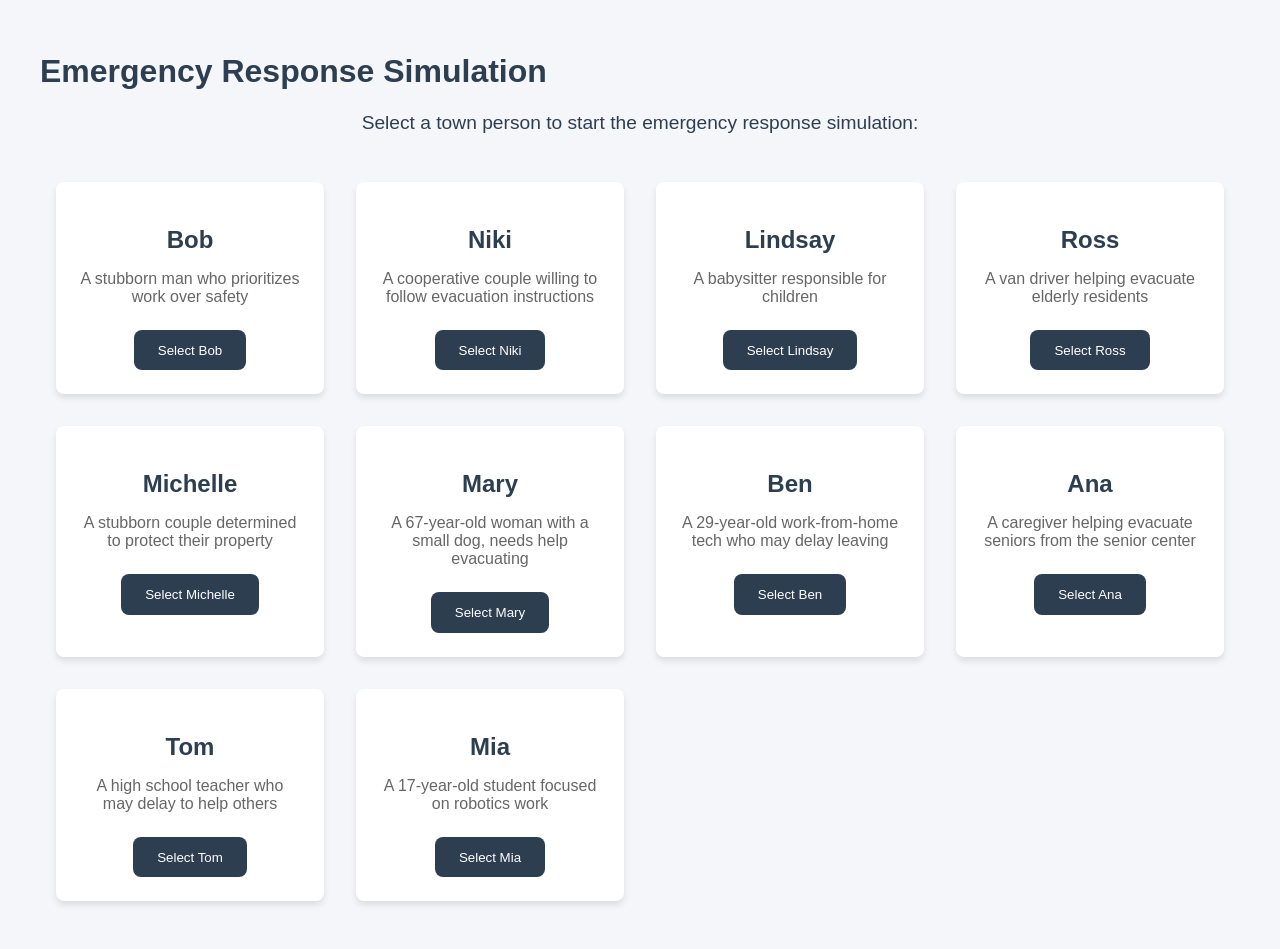
==== a2i2_chatbot/frontend/index.html @ 88ec343e "Add a2i2_chatbot files properly" ====
<!-- frontend/index.html -->
<!DOCTYPE html>
<html lang="en">
<head>
  <meta charset="UTF-8">
  <meta name="viewport" content="width=device-width, initial-scale=1.0">
  <title>Emergency Response Chatbot - Select Town Person</title>
  <link rel="stylesheet" href="styles/main.css">
</head>
<body>
  <div class="container">
    <h1>Emergency Response Simulation</h1>
    <p class="intro">Select a town person to start the emergency response simulation:</p>
    
    <div class="person-grid">
      <div class="person-card" onclick="selectPerson('Bob')">
        <h2>Bob</h2>
        <p class="persona">A stubborn man who prioritizes work over safety</p>
        <button>Select Bob</button>
      </div>
      
      <div class="person-card" onclick="selectPerson('Niki')">
        <h2>Niki</h2>
        <p class="persona">A cooperative couple willing to follow evacuation instructions</p>
        <button>Select Niki</button>
      </div>
      
      <div class="person-card" onclick="selectPerson('Lindsay')">
        <h2>Lindsay</h2>
        <p class="persona">A babysitter responsible for children</p>
        <button>Select Lindsay</button>
      </div>
      
      <div class="person-card" onclick="selectPerson('Ross')">
        <h2>Ross</h2>
        <p class="persona">A van driver helping evacuate elderly residents</p>
        <button>Select Ross</button>
      </div>

      <div class="person-card" onclick="selectPerson('Michelle')">
        <h2>Michelle</h2>
        <p class="persona">A stubborn couple determined to protect their property</p>
        <button>Select Michelle</button>
      </div>

      <div class="person-card" onclick="selectPerson('Mary')">
        <h2>Mary</h2>
        <p class="persona">A 67-year-old woman with a small dog, needs help evacuating</p>
        <button>Select Mary</button>
      </div>

      <div class="person-card" onclick="selectPerson('Ben')">
        <h2>Ben</h2>
        <p class="persona">A 29-year-old work-from-home tech who may delay leaving</p>
        <button>Select Ben</button>
      </div>

      <div class="person-card" onclick="selectPerson('Ana')">
        <h2>Ana</h2>
        <p class="persona">A caregiver helping evacuate seniors from the senior center</p>
        <button>Select Ana</button>
      </div>

      <div class="person-card" onclick="selectPerson('Tom')">
        <h2>Tom</h2>
        <p class="persona">A high school teacher who may delay to help others</p>
        <button>Select Tom</button>
      </div>

      <div class="person-card" onclick="selectPerson('Mia')">
        <h2>Mia</h2>
        <p class="persona">A 17-year-old student focused on robotics work</p>
        <button>Select Mia</button>
      </div>
    </div>
  </div>
  <script src="js/index.js"></script>
</body>
</html>
---- a2i2_chatbot/frontend/styles/main.css ----
/* Global Styles */
:root {
    --primary-color: #2c3e50;
    --secondary-color: #e74c3c;
    --background-color: #f5f6fa;
    --card-background: #ffffff;
    --text-color: #2c3e50;
    --border-radius: 8px;
    --success-color: #2ecc71;
    --danger-color: #e74c3c;
}

body {
    font-family: 'Segoe UI', Tahoma, Geneva, Verdana, sans-serif;
    margin: 0;
    padding: 0;
    background-color: var(--background-color);
    color: var(--text-color);
}

.container {
    max-width: 1200px;
    margin: 0 auto;
    padding: 2rem;
}

/* Landing Page Styles */
.intro {
    text-align: center;
    margin-bottom: 2rem;
    font-size: 1.2rem;
}

.person-grid {
    display: grid;
    grid-template-columns: repeat(auto-fit, minmax(250px, 1fr));
    gap: 2rem;
    padding: 1rem;
}

.person-card {
    background-color: var(--card-background);
    border-radius: var(--border-radius);
    padding: 1.5rem;
    text-align: center;
    box-shadow: 0 4px 6px rgba(0, 0, 0, 0.1);
    transition: transform 0.2s;
    cursor: pointer;
}

.person-card:hover {
    transform: translateY(-5px);
}

.person-card h2 {
    color: var(--primary-color);
    margin-bottom: 1rem;
}

.person-card .persona {
    color: #666;
    margin-bottom: 1.5rem;
}

.person-card button {
    background-color: var(--primary-color);
    color: white;
    border: none;
    padding: 0.8rem 1.5rem;
    border-radius: var(--border-radius);
    cursor: pointer;
    transition: background-color 0.2s;
}

.person-card button:hover {
    background-color: #34495e;
}

/* Chat Page Styles */
.chat-container {
    max-width: 800px;
    margin: 2rem auto;
    background-color: var(--card-background);
    border-radius: var(--border-radius);
    box-shadow: 0 4px 6px rgba(0, 0, 0, 0.1);
}

.chat-header {
    background-color: var(--primary-color);
    color: white;
    padding: 1rem;
    border-radius: var(--border-radius) var(--border-radius) 0 0;
    display: flex;
    justify-content: space-between;
    align-items: center;
}

.chat-window {
    height: 400px;
    overflow-y: auto;
    padding: 1rem 1rem 1rem 3rem;
    background-color: #f8f9fa;
    position: relative;
}

.message {
    margin: 0.5rem 0;
    padding: 0.5rem;
    border-radius: var(--border-radius);
    background-color: #f8f9fa;
    position: relative;
}

.message.clickable {
    cursor: pointer;
    transition: background-color 0.2s;
}

.message.clickable:hover {
    background-color: #e9ecef;
}

.message.active {
    background-color: #e3f2fd;
    border-left: 4px solid var(--primary-color);
}

.message .line-number {
    position: absolute;
    left: -2rem;
    color: #6c757d;
    font-size: 0.8rem;
}

.message.operator {
    background-color: var(--primary-color);
    color: white;
    margin-right: auto;
    margin-left: 40px;  /* Make space for line numbers */
}

.message.user {
    background-color: var(--secondary-color);
    color: white;
    margin-left: auto;
    margin-right: 40px;  /* Make space for line numbers */
}

.message.lindsay {
    background-color: #9b59b6;  /* Purple color for Lindsay */
    color: white;
    margin-left: auto;
    margin-right: 40px;  /* Make space for line numbers */
}

.message.ross {
    background-color: #3498db;  /* Blue color for Ross */
    color: white;
    margin-left: auto;
    margin-right: 40px;  /* Make space for line numbers */
}

.message.michelle {
    background-color: #f39c12;  /* Orange color for Michelle */
    color: white;
    margin-left: auto;
    margin-right: 40px;  /* Make space for line numbers */
}

.message.bob,
.message.niki {
    background-color: var(--secondary-color);
    color: white;
    margin-left: auto;
    margin-right: 40px;  /* Make space for line numbers */
}

.chat-input-section {
    display: flex;
    padding: 1rem;
    gap: 1rem;
    border-top: 1px solid #ddd;
    align-items: center;
}

.speaker-toggle-btn {
    background-color: var(--secondary-color);
    color: white;
    border: none;
    padding: 0.8rem 1.5rem;
    border-radius: var(--border-radius);
    cursor: pointer;
    transition: background-color 0.2s;
    white-space: nowrap;
}

.speaker-toggle-btn:hover {
    background-color: #c0392b;
}

.chat-input-section input {
    flex: 1;
    padding: 0.8rem;
    border: 1px solid #ddd;
    border-radius: var(--border-radius);
    font-size: 1rem;
}

.chat-input-section button {
    background-color: var(--primary-color);
    color: white;
    border: none;
    padding: 0.8rem 1.5rem;
    border-radius: var(--border-radius);
    cursor: pointer;
    transition: background-color 0.2s;
}

.chat-input-section button:hover {
    background-color: #34495e;
}

.mode-buttons {
    display: flex;
    gap: 1rem;
    padding: 1rem;
    justify-content: center;
    background-color: #f8f9fa;
}

.mode-buttons button {
    background-color: var(--primary-color);
    color: white;
    border: none;
    padding: 0.8rem 1.5rem;
    border-radius: var(--border-radius);
    cursor: pointer;
    transition: background-color 0.2s;
}

.mode-buttons button:hover {
    background-color: #34495e;
}

.mode-buttons button.active {
    background-color: var(--secondary-color);
}

/* Restart button specific styling */
.restart-btn {
    background-color: #ff9800 !important;
    font-weight: 600;
    margin-left: auto;
}

.restart-btn:hover {
    background-color: #f57c00 !important;
}

.restart-btn:active {
    transform: scale(0.95);
}

.retrieved-info {
    padding: 1rem;
    border-top: 1px solid #ddd;
    background-color: #f8f9fa;
    display: none;  /* Hide by default */
    margin-top: 1rem;
    border-radius: var(--border-radius);
}

.retrieved-info.visible {
    display: block;
}

.retrieved-info h3 {
    color: var(--primary-color);
    margin-bottom: 0.5rem;
    font-size: 1rem;
}

.retrieved-content {
    font-size: 0.9rem;
    color: #666;
    white-space: pre-wrap;
    max-height: 300px; /* Increased to accommodate full prompts */
    overflow-y: auto;
    padding: 0.5rem;
    background-color: #fff;
    border-radius: var(--border-radius);
    border: 1px solid #ddd;
}

/* Styles for prompt display */
.prompt-container {
    margin-top: 1rem;
    padding-top: 1rem;
    border-top: 1px dashed #ddd;
}

.full-prompt {
    margin-top: 0.5rem;
}

.full-prompt pre {
    background-color: #f0f0f0;
    padding: 0.8rem;
    border-radius: var(--border-radius);
    font-family: monospace;
    font-size: 0.8rem;
    white-space: pre-wrap;
    word-break: break-word;
    overflow-x: auto;
    max-height: 300px;
    overflow-y: auto;
    border-left: 3px solid var(--primary-color);
}

/* Add styles for interaction mode container */
.interaction-mode-container {
    margin-top: 15px;
    padding: 10px;
    background-color: #f5f5f5;
    border-radius: 5px;
    display: flex;
    flex-direction: column;
    align-items: center;
}

.interaction-mode-container p {
    margin: 0 0 10px 0;
    font-weight: bold;
}

.toggle-buttons {
    display: flex;
    gap: 10px;
}

.toggle-buttons button {
    padding: 8px 15px;
    border: none;
    border-radius: 3px;
    background-color: #e0e0e0;
    cursor: pointer;
    transition: all 0.3s;
}

.toggle-buttons button.active {
    background-color: #4caf50;
    color: white;
}

.toggle-buttons button:hover:not(.active) {
    background-color: #d0d0d0;
}

/* Style for Julie's messages */
.message.julie {
    background-color: #e1f5fe;
    border-left: 5px solid #29b6f6;
}

/* Julie Options Container */
.julie-options-container {
    margin-top: 5px;
    margin-bottom: 15px;
    padding: 8px;
    background-color: #e8f5e9;
    border-radius: 5px;
    display: flex;
    flex-direction: column;
    align-items: center;
    border-left: 3px solid #4caf50;
}

.julie-options-container p {
    margin: 0 0 8px 0;
    font-weight: bold;
    color: #2e7d32;
}

/* Style for loading message */
.message.system {
    background-color: #f9f9f9;
    border-left: 5px solid #9e9e9e;
    font-style: italic;
}

.message.conversation-end {
    background-color: #f8f9fa;
    color: var(--text-color);
    border-left: 4px solid var(--success-color);
    margin-top: 1rem;
    padding: 0.75rem 1rem;
    font-weight: 500;
    text-align: center;
    border-radius: 8px;
    box-shadow: 0 1px 3px rgba(0, 0, 0, 0.1);
}

.message.conversation-end[data-result="success"] {
    border-left-color: var(--success-color);
}

.message.conversation-end[data-result="failure"] {
    border-left-color: var(--danger-color);
}

.decision-status {
    background-color: #f8f9fa;
    padding: 15px;
    border-bottom: 1px solid #ddd;
    font-weight: bold;
    display: flex;
    flex-direction: column;
    align-items: center;
}

.decision-status h3 {
    color: var(--primary-color);
    margin: 0 0 10px 0;
    font-size: 1.1rem;
}

.decision-hint {
    margin: 8px 0 0 0;
    font-size: 0.8rem;
    color: #6c757d;
    font-style: italic;
    font-weight: normal;
}

/* Decision status indicator styles */
#decision-indicator {
    display: inline-block;
    padding: 8px 12px;
    border-radius: 4px;
    font-weight: bold;
    text-align: center;
    margin-top: 10px;
    transition: background-color 0.3s ease;
    width: 100%;
}

#decision-indicator.positive {
    background-color: var(--success-color);
    color: white;
}

#decision-indicator.negative {
    background-color: var(--danger-color);
    color: white;
}

#decision-indicator.neutral {
    background-color: #f8f9fa;
    color: #6c757d;
    border: 1px solid #dee2e6;
}

#decision-indicator.trending-positive {
    background-color: #a8e6cf; /* Light green */
    color: #2d3e50;
    border: 1px solid #2ecc71;
}

#decision-indicator.trending-negative {
    background-color: #ffaaa5; /* Light red */
    color: #2d3e50;
    border: 1px solid #e74c3c;
}

#decision-indicator.undecided {
    background-color: #ffd3b6; /* Light orange */
    color: #2d3e50;
    border: 1px solid #f39c12;
}

#decision-indicator.initial {
    background-color: #e0f7fa; /* Light blue */
    color: #01579b;
    border: 1px solid #0288d1;
}

#decision-indicator.concerned {
    background-color: #fff9c4; /* Light yellow */
    color: #f57f17;
    border: 1px solid #fbc02d;
}

/* Decision message in chat */
.message.system.decision-message {
    background-color: #f1f8e9;
    border-left: 4px solid #558b2f;
    font-style: italic;
    margin: 10px 0;
    padding: 10px;
    position: relative;
}

.message.system.decision-message strong {
    color: #0d47a1;
}
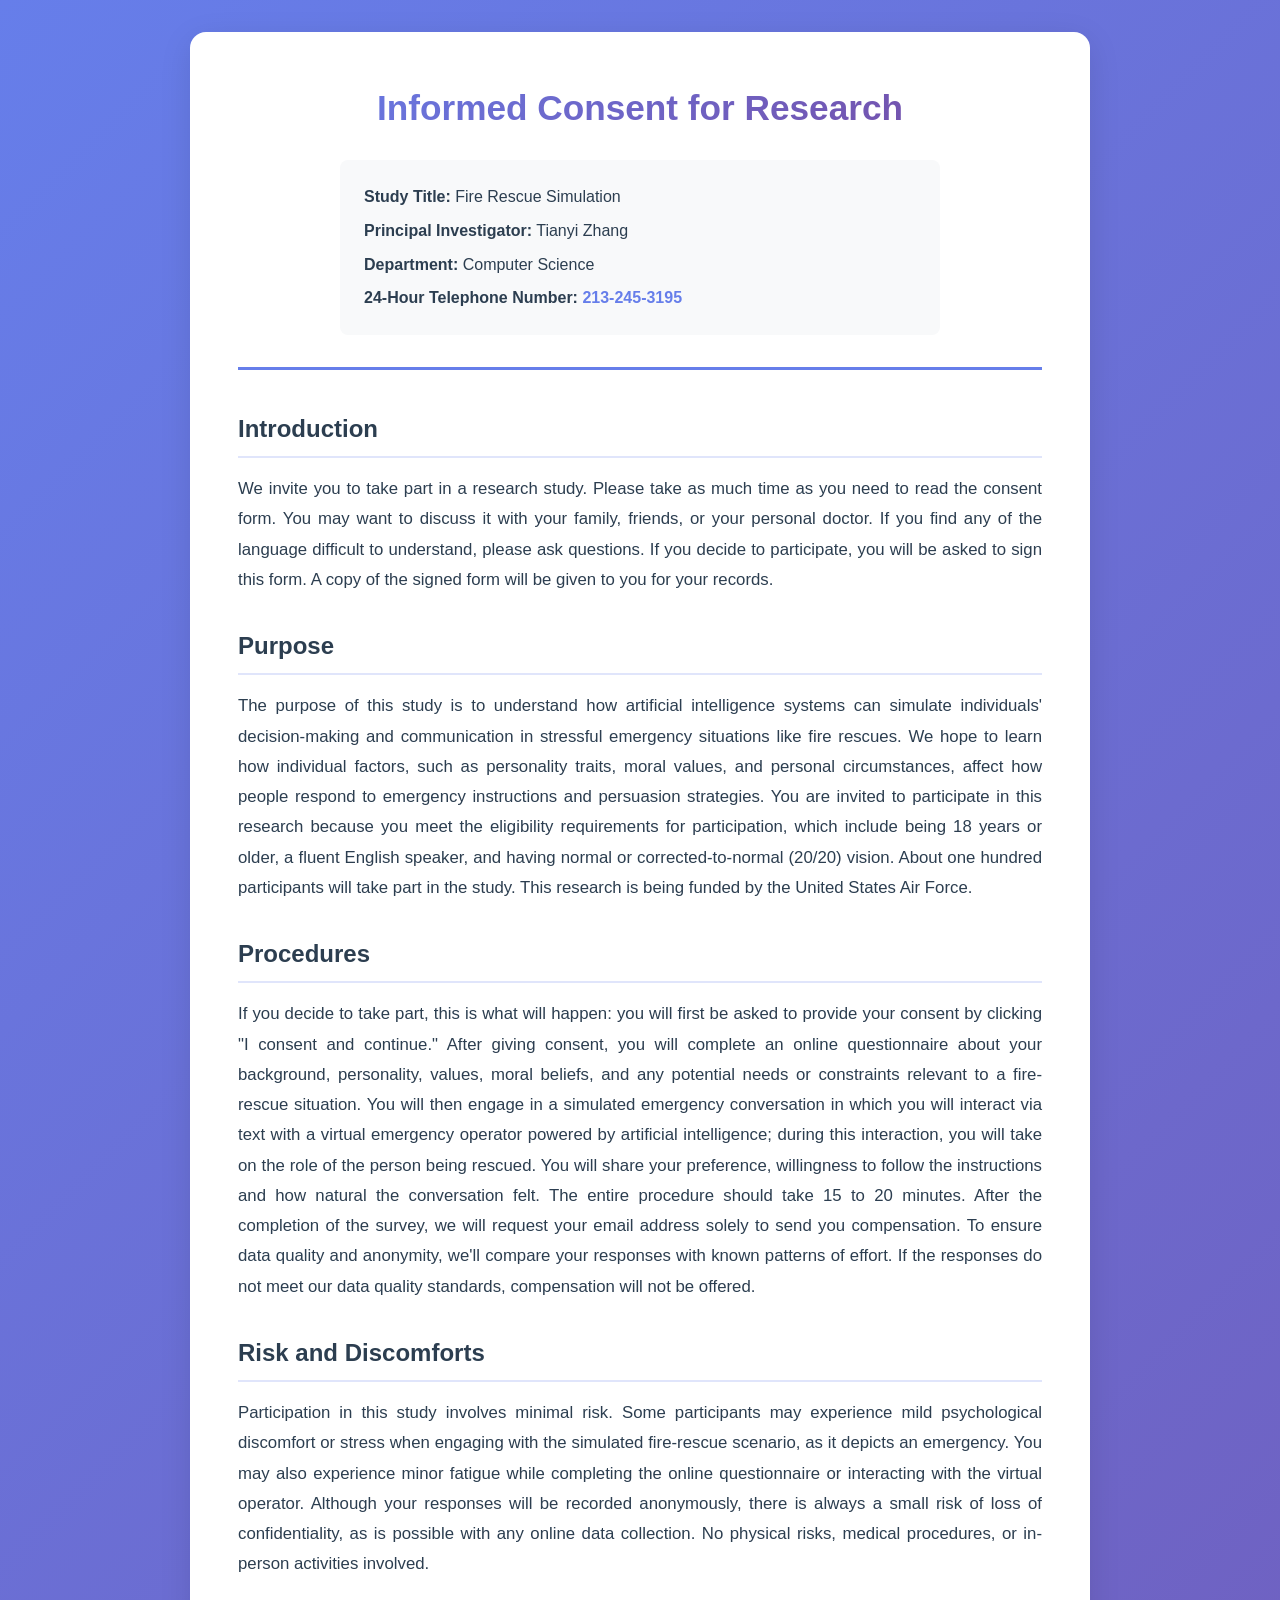
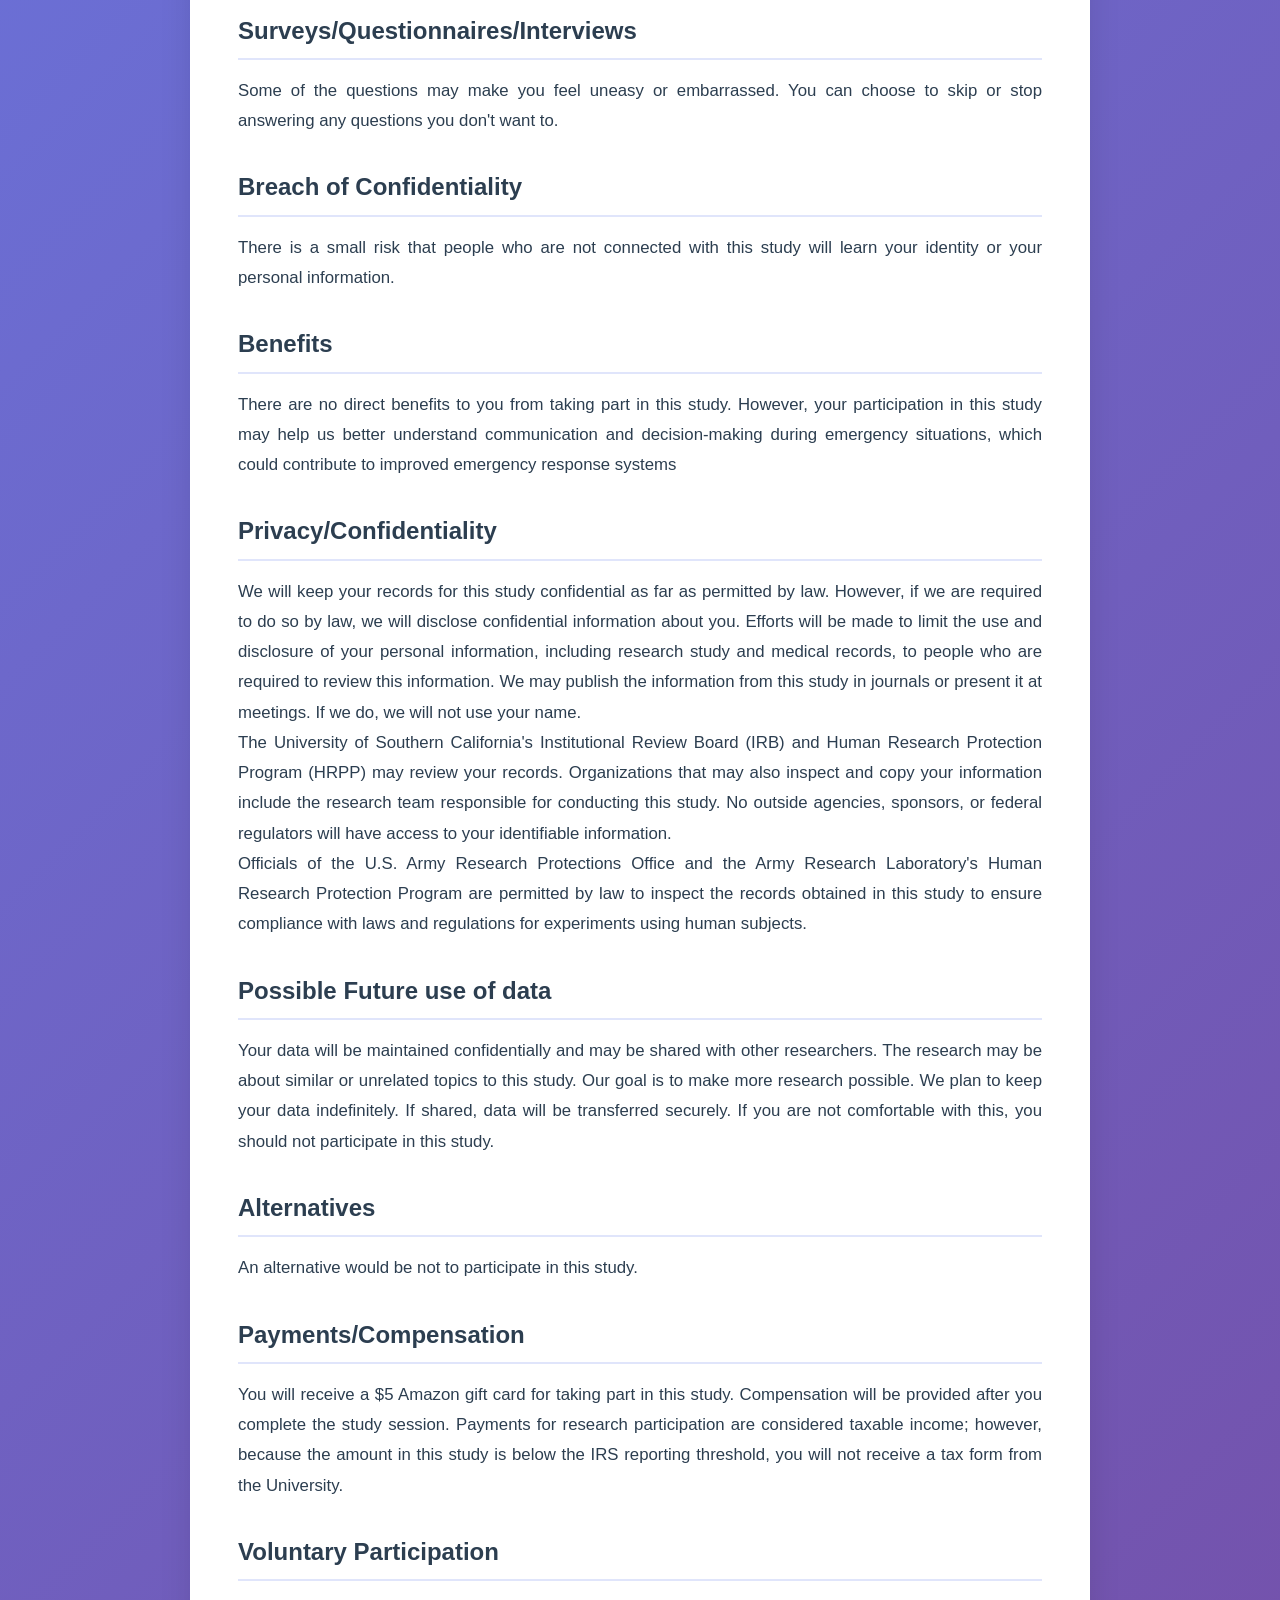
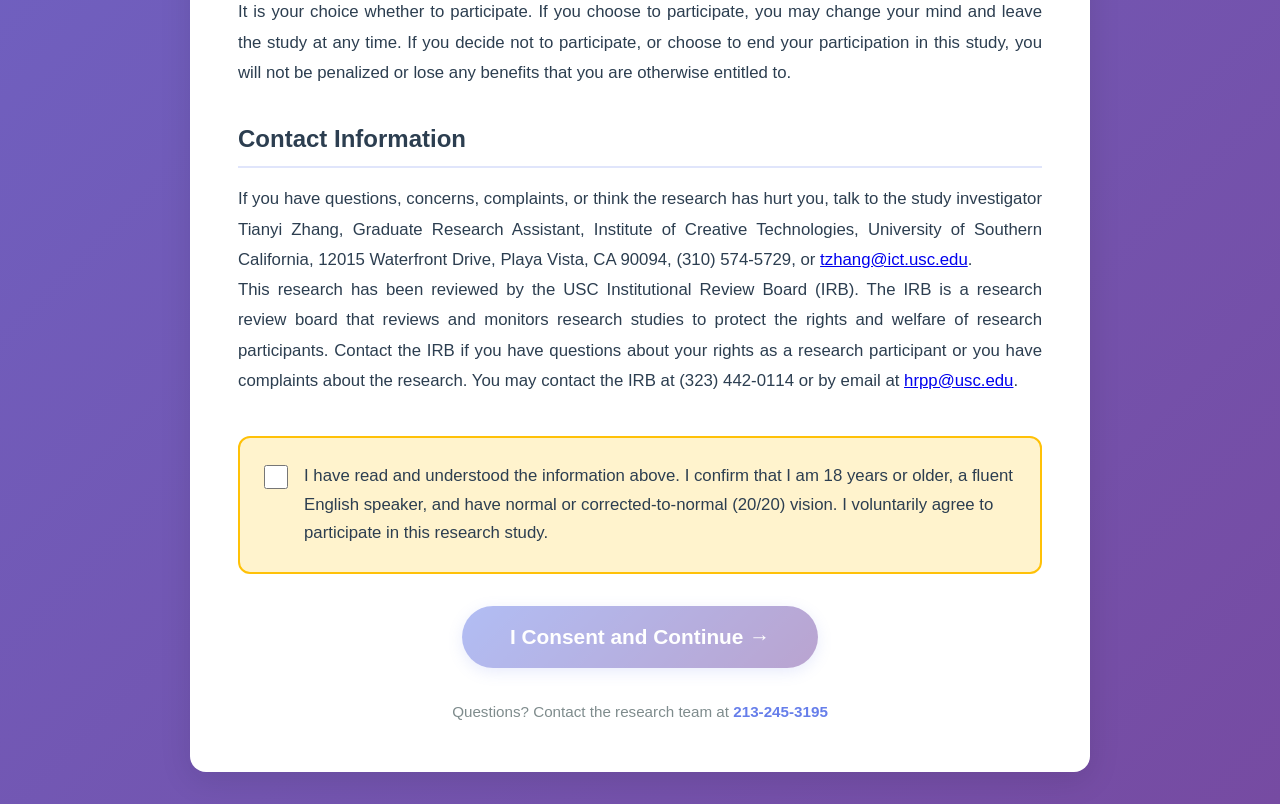
==== commit 2d2de4e0: "Set landing page as default index" ====
--- a/a2i2_chatbot/frontend/index.html
+++ b/a2i2_chatbot/frontend/index.html
@@ -1,79 +1,246 @@
-<!-- frontend/index.html -->
 <!DOCTYPE html>
 <html lang="en">
 <head>
   <meta charset="UTF-8">
   <meta name="viewport" content="width=device-width, initial-scale=1.0">
-  <title>Emergency Response Chatbot - Select Town Person</title>
-  <link rel="stylesheet" href="styles/main.css">
+  <title>Emergency Response Study - Welcome</title>
+  <link rel="stylesheet" href="styles/landing.css">
 </head>
 <body>
-  <div class="container">
-    <h1>Emergency Response Simulation</h1>
-    <p class="intro">Select a town person to start the emergency response simulation:</p>
-    
-    <div class="person-grid">
-      <div class="person-card" onclick="selectPerson('Bob')">
-        <h2>Bob</h2>
-        <p class="persona">A stubborn man who prioritizes work over safety</p>
-        <button>Select Bob</button>
-      </div>
-      
-      <div class="person-card" onclick="selectPerson('Niki')">
-        <h2>Niki</h2>
-        <p class="persona">A cooperative couple willing to follow evacuation instructions</p>
-        <button>Select Niki</button>
-      </div>
-      
-      <div class="person-card" onclick="selectPerson('Lindsay')">
-        <h2>Lindsay</h2>
-        <p class="persona">A babysitter responsible for children</p>
-        <button>Select Lindsay</button>
-      </div>
-      
-      <div class="person-card" onclick="selectPerson('Ross')">
-        <h2>Ross</h2>
-        <p class="persona">A van driver helping evacuate elderly residents</p>
-        <button>Select Ross</button>
-      </div>
-
-      <div class="person-card" onclick="selectPerson('Michelle')">
-        <h2>Michelle</h2>
-        <p class="persona">A stubborn couple determined to protect their property</p>
-        <button>Select Michelle</button>
-      </div>
-
-      <div class="person-card" onclick="selectPerson('Mary')">
-        <h2>Mary</h2>
-        <p class="persona">A 67-year-old woman with a small dog, needs help evacuating</p>
-        <button>Select Mary</button>
-      </div>
-
-      <div class="person-card" onclick="selectPerson('Ben')">
-        <h2>Ben</h2>
-        <p class="persona">A 29-year-old work-from-home tech who may delay leaving</p>
-        <button>Select Ben</button>
-      </div>
-
-      <div class="person-card" onclick="selectPerson('Ana')">
-        <h2>Ana</h2>
-        <p class="persona">A caregiver helping evacuate seniors from the senior center</p>
-        <button>Select Ana</button>
-      </div>
-
-      <div class="person-card" onclick="selectPerson('Tom')">
-        <h2>Tom</h2>
-        <p class="persona">A high school teacher who may delay to help others</p>
-        <button>Select Tom</button>
-      </div>
-
-      <div class="person-card" onclick="selectPerson('Mia')">
-        <h2>Mia</h2>
-        <p class="persona">A 17-year-old student focused on robotics work</p>
-        <button>Select Mia</button>
+  <div class="landing-container">
+    <div class="consent-document">
+      <div class="document-header">
+        <h1>Informed Consent for Research</h1>
+        <div class="study-details">
+          <p><strong>Study Title:</strong> Fire Rescue Simulation</p>
+          <p><strong>Principal Investigator:</strong> Tianyi Zhang</p>
+          <p><strong>Department:</strong> Computer Science</p>
+          <p><strong>24-Hour Telephone Number:</strong> <a href="tel:213-245-3195">213-245-3195</a></p>
+        </div>
+      </div>
+
+      <div class="consent-content">
+        <section class="consent-section-text">
+          <h2>Introduction</h2>
+          <p>
+            We invite you to take part in a research study. Please take as much time as you need to 
+            read the consent form. You may want to discuss it with your family, friends, or your 
+            personal doctor. If you find any of the language difficult to understand, please ask 
+            questions. If you decide to participate, you will be asked to sign this form. A copy of the 
+            signed form will be given to you for your records.
+          </p>
+        </section>
+
+        <section class="consent-section-text">
+          <h2>Purpose</h2>
+          <p>
+            The purpose of this study is to understand how artificial intelligence systems can 
+            simulate individuals' decision-making and communication in stressful emergency 
+            situations like fire rescues. We hope to learn how individual factors, such as personality 
+            traits, moral values, and personal circumstances, affect how people respond to emergency 
+            instructions and persuasion strategies. You are invited to participate in this research because 
+            you meet the eligibility requirements for participation, which include being 18 years or 
+            older, a fluent English speaker, and having normal or corrected-to-normal (20/20) vision. 
+            About one hundred participants will take part in the study. This research is being funded 
+            by the United States Air Force.
+          </p>
+        </section>
+
+        <section class="consent-section-text">
+          <h2>Procedures</h2>
+          <p>
+            If you decide to take part, this is what will happen: you will first be asked to provide your 
+            consent by clicking "I consent and continue." After giving consent, you will complete an 
+            online questionnaire about your background, personality, values, moral beliefs, and 
+            any potential needs or constraints relevant to a fire-rescue situation. You will then 
+            engage in a simulated emergency conversation in which you will interact via text with 
+            a virtual emergency operator powered by artificial intelligence; during this interaction, 
+            you will take on the role of the person being rescued. You will share your preference, 
+            willingness to follow the instructions and how natural the conversation felt. The entire 
+            procedure should take 15 to 20 minutes. After the completion of the survey, we will request your email address solely to send you compensation. To 
+            ensure data quality and anonymity, we'll compare your responses with known patterns of 
+            effort. If the responses do not meet our data quality standards, compensation will not be offered.
+          </p>
+        </section>
+
+        <section class="consent-section-text">
+          <h2>Risk and Discomforts</h2>
+          <p>
+            Participation in this study involves minimal risk. Some participants may experience mild 
+            psychological discomfort or stress when engaging with the simulated fire-rescue 
+            scenario, as it depicts an emergency. You may also experience minor fatigue while 
+            completing the online questionnaire or interacting with the virtual operator. Although 
+            your responses will be recorded anonymously, there is always a small risk of loss of 
+            confidentiality, as is possible with any online data collection. No physical risks, medical 
+            procedures, or in-person activities involved.
+          </p>
+        </section>
+
+        <section class="consent-section-text">
+          <h2>Surveys/Questionnaires/Interviews</h2>
+          <p>
+            Some of the questions may make you feel uneasy or embarrassed. You can choose to 
+            skip or stop answering any questions you don't want to.
+          </p>
+        </section>
+
+        <section class="consent-section-text">
+          <h2>Breach of Confidentiality</h2>
+          <p>
+            There is a small risk that people who are not connected with this study will learn your 
+            identity or your personal information.
+          </p>
+        </section>
+
+        <section class="consent-section-text">
+          <h2>Benefits</h2>
+          <p>
+            There are no direct benefits to you from taking part in this study. However, your 
+            participation in this study may help us better understand communication and decision-making during emergency situations, which could contribute to improved emergency 
+            response systems
+          </p>
+        </section>
+
+        <section class="consent-section-text">
+          <h2>Privacy/Confidentiality</h2>
+          <p>
+            We will keep your records for this study confidential as far as permitted by law. 
+            However, if we are required to do so by law, we will disclose confidential information 
+            about you. Efforts will be made to limit the use and disclosure of your personal 
+            information, including research study and medical records, to people who are required 
+            to review this information. We may publish the information from this study in journals or 
+            present it at meetings. If we do, we will not use your name.
+          </p>
+          <p>
+            The University of Southern California's Institutional Review Board (IRB) and Human 
+            Research Protection Program (HRPP) may review your records. Organizations that may 
+            also inspect and copy your information include the research team responsible for 
+            conducting this study. No outside agencies, sponsors, or federal regulators will have 
+            access to your identifiable information.
+          </p>
+          <p>
+            Officials of the U.S. Army Research Protections Office and the Army Research 
+            Laboratory's Human Research Protection Program are permitted by law to inspect the 
+            records obtained in this study to ensure compliance with laws and regulations for 
+            experiments using human subjects.
+          </p>
+        </section>
+
+        <section class="consent-section-text">
+          <h2>Possible Future use of data</h2>
+          <p>
+            Your data will be maintained confidentially and may be shared with other researchers. 
+            The research may be about similar or unrelated topics to this study. Our goal is to make 
+            more research possible. We plan to keep your data indefinitely. If shared, data will be 
+            transferred securely. If you are not comfortable with this, you should not participate in 
+            this study.
+          </p>
+        </section>
+
+        <section class="consent-section-text">
+          <h2>Alternatives</h2>
+          <p>
+            An alternative would be not to participate in this study.
+          </p>
+        </section>
+
+        <section class="consent-section-text">
+          <h2>Payments/Compensation</h2>
+          <p>
+            You will receive a $5 Amazon gift card for taking part in this study. Compensation will be 
+            provided after you complete the study session. Payments for research participation are 
+            considered taxable income; however, because the amount in this study is below the IRS 
+            reporting threshold, you will not receive a tax form from the University.
+          </p>
+        </section>
+
+        <section class="consent-section-text">
+          <h2>Voluntary Participation</h2>
+          <p>
+            It is your choice whether to participate. If you choose to participate, you may change 
+            your mind and leave the study at any time. If you decide not to participate, or choose to 
+            end your participation in this study, you will not be penalized or lose any benefits that 
+            you are otherwise entitled to.
+          </p>
+        </section>
+
+        <section class="consent-section-text">
+          <h2>Contact Information</h2>
+          <p>
+            If you have questions, concerns, complaints, or think the research has hurt you, talk to 
+            the study investigator Tianyi Zhang, Graduate Research Assistant, Institute of Creative 
+            Technologies, University of Southern California, 12015 Waterfront Drive, Playa Vista, 
+            CA 90094, (310) 574-5729, or <a href="mailto:tzhang@ict.usc.edu">tzhang@ict.usc.edu</a>.
+          </p>
+          <p>
+            This research has been reviewed by the USC Institutional Review Board (IRB). The 
+            IRB is a research review board that reviews and monitors research studies to protect 
+            the rights and welfare of research participants. Contact the IRB if you have questions 
+            about your rights as a research participant or you have complaints about the 
+            research. You may contact the IRB at (323) 442-0114 or by email at <a href="mailto:hrpp@usc.edu">hrpp@usc.edu</a>.
+          </p>
+        </section>
+      </div>
+
+      <div class="consent-agreement">
+        <label class="consent-checkbox">
+          <input type="checkbox" id="consentCheck">
+          <span class="checkbox-text">
+            I have read and understood the information above. I confirm that I am 18 years or older, 
+            a fluent English speaker, and have normal or corrected-to-normal (20/20) vision. 
+            I voluntarily agree to participate in this research study.
+          </span>
+        </label>
+      </div>
+
+      <div class="action-section">
+        <button class="start-button" id="startButton" disabled onclick="startSurvey()">
+          I Consent and Continue →
+        </button>
+        <p class="contact-info">
+          Questions? Contact the research team at <a href="tel:213-245-3195">213-245-3195</a>
+        </p>
       </div>
     </div>
   </div>
-  <script src="js/index.js"></script>
+
+  <script>
+    // Handle page refresh - clear everything and restart from landing
+    const perfData = performance.getEntriesByType('navigation')[0];
+    if (perfData && perfData.type === 'reload') {
+      console.log('🔄 Page refresh detected on landing page - clearing all data');
+      sessionStorage.clear();
+      // Uncheck consent box on refresh
+      document.addEventListener('DOMContentLoaded', function() {
+        document.getElementById('consentCheck').checked = false;
+        document.getElementById('startButton').disabled = true;
+      });
+    }
+
+    // Development mode: Clear session storage if ?reset=true in URL
+    const urlParams = new URLSearchParams(window.location.search);
+    if (urlParams.get('reset') === 'true') {
+      console.log('🔄 Reset parameter detected - clearing session storage');
+      sessionStorage.clear();
+      // Remove the reset parameter from URL
+      window.history.replaceState({}, document.title, window.location.pathname);
+      console.log('✓ Session storage cleared');
+    }
+
+    // Enable start button when consent is checked
+    document.getElementById('consentCheck').addEventListener('change', function() {
+      document.getElementById('startButton').disabled = !this.checked;
+    });
+
+    function startSurvey() {
+      // Record consent timestamp
+      sessionStorage.setItem('consentTimestamp', new Date().toISOString());
+      sessionStorage.setItem('studyStartTime', new Date().toISOString());
+      
+      // Redirect to survey
+      window.location.href = 'survey.html';
+    }
+  </script>
 </body>
 </html>
+
--- a/a2i2_chatbot/frontend/styles/landing.css
+++ b/a2i2_chatbot/frontend/styles/landing.css
@@ -0,0 +1,276 @@
+/* Landing Page Styles */
+:root {
+  --primary-color: #667eea;
+  --secondary-color: #764ba2;
+  --text-dark: #2c3e50;
+  --text-light: #ffffff;
+  --card-bg: #ffffff;
+  --border-radius: 16px;
+  --shadow: 0 8px 32px rgba(0, 0, 0, 0.1);
+}
+
+* {
+  margin: 0;
+  padding: 0;
+  box-sizing: border-box;
+}
+
+body {
+  font-family: -apple-system, BlinkMacSystemFont, 'Segoe UI', 'Roboto', 'Oxygen', 'Ubuntu', 'Cantarell', sans-serif;
+  background: linear-gradient(135deg, var(--primary-color) 0%, var(--secondary-color) 100%);
+  color: var(--text-dark);
+  line-height: 1.6;
+  min-height: 100vh;
+}
+
+.landing-container {
+  min-height: 100vh;
+  display: flex;
+  align-items: center;
+  justify-content: center;
+  padding: 2rem 1rem;
+}
+
+.consent-document {
+  max-width: 900px;
+  width: 100%;
+  background: var(--card-bg);
+  border-radius: var(--border-radius);
+  box-shadow: var(--shadow);
+  padding: 3rem;
+  animation: fadeInUp 0.8s ease-out;
+}
+
+@keyframes fadeInUp {
+  from {
+    opacity: 0;
+    transform: translateY(30px);
+  }
+  to {
+    opacity: 1;
+    transform: translateY(0);
+  }
+}
+
+/* Document Header */
+.document-header {
+  text-align: center;
+  margin-bottom: 2.5rem;
+  padding-bottom: 2rem;
+  border-bottom: 3px solid var(--primary-color);
+}
+
+.document-header h1 {
+  font-size: 2.2rem;
+  color: var(--text-dark);
+  font-weight: 700;
+  margin-bottom: 1.5rem;
+  background: linear-gradient(135deg, var(--primary-color) 0%, var(--secondary-color) 100%);
+  -webkit-background-clip: text;
+  -webkit-text-fill-color: transparent;
+  background-clip: text;
+}
+
+.study-details {
+  background: #f8f9fa;
+  border-radius: 8px;
+  padding: 1.5rem;
+  text-align: left;
+  max-width: 600px;
+  margin: 0 auto;
+}
+
+.study-details p {
+  margin-bottom: 0.5rem;
+  color: var(--text-dark);
+  font-size: 1rem;
+  line-height: 1.6;
+}
+
+.study-details p:last-child {
+  margin-bottom: 0;
+}
+
+.study-details a {
+  color: var(--primary-color);
+  text-decoration: none;
+  font-weight: 600;
+}
+
+.study-details a:hover {
+  text-decoration: underline;
+}
+
+/* Consent Content */
+.consent-content {
+  margin-bottom: 2.5rem;
+}
+
+.consent-section-text {
+  margin-bottom: 2rem;
+}
+
+.consent-section-text h2 {
+  color: var(--text-dark);
+  font-size: 1.5rem;
+  font-weight: 600;
+  margin-bottom: 1rem;
+  padding-bottom: 0.5rem;
+  border-bottom: 2px solid rgba(102, 126, 234, 0.2);
+}
+
+.consent-section-text p {
+  color: var(--text-dark);
+  font-size: 1.05rem;
+  line-height: 1.8;
+  text-align: justify;
+}
+
+/* Consent Agreement */
+.consent-agreement {
+  background: #fff3cd;
+  border: 2px solid #ffc107;
+  border-radius: 12px;
+  padding: 1.5rem;
+  margin-bottom: 2rem;
+}
+
+.consent-checkbox {
+  display: flex;
+  align-items: flex-start;
+  cursor: pointer;
+  font-size: 1.05rem;
+  color: var(--text-dark);
+}
+
+.consent-checkbox input[type="checkbox"] {
+  width: 24px;
+  height: 24px;
+  margin-right: 1rem;
+  margin-top: 0.2rem;
+  cursor: pointer;
+  accent-color: var(--primary-color);
+  flex-shrink: 0;
+}
+
+.checkbox-text {
+  line-height: 1.7;
+  font-weight: 500;
+}
+
+/* Action Section */
+.action-section {
+  text-align: center;
+}
+
+.start-button {
+  background: linear-gradient(135deg, var(--primary-color) 0%, var(--secondary-color) 100%);
+  color: white;
+  border: none;
+  padding: 1.2rem 3rem;
+  font-size: 1.3rem;
+  font-weight: 600;
+  border-radius: 50px;
+  cursor: pointer;
+  transition: all 0.3s ease;
+  box-shadow: 0 4px 15px rgba(102, 126, 234, 0.3);
+  margin-bottom: 1rem;
+}
+
+.start-button:hover:not(:disabled) {
+  transform: translateY(-2px);
+  box-shadow: 0 6px 20px rgba(102, 126, 234, 0.4);
+}
+
+.start-button:disabled {
+  opacity: 0.5;
+  cursor: not-allowed;
+  transform: none;
+}
+
+.contact-info {
+  color: #7f8c8d;
+  font-size: 0.95rem;
+  margin-top: 1rem;
+}
+
+.contact-info a {
+  color: var(--primary-color);
+  text-decoration: none;
+  font-weight: 600;
+}
+
+.contact-info a:hover {
+  text-decoration: underline;
+}
+
+/* Responsive Design */
+@media (max-width: 768px) {
+  .consent-document {
+    padding: 2rem 1.5rem;
+  }
+
+  .document-header h1 {
+    font-size: 1.8rem;
+  }
+
+  .study-details {
+    padding: 1.25rem;
+    font-size: 0.95rem;
+  }
+
+  .consent-section-text h2 {
+    font-size: 1.3rem;
+  }
+
+  .consent-section-text p {
+    font-size: 1rem;
+  }
+
+  .start-button {
+    width: 100%;
+    padding: 1rem 2rem;
+  }
+}
+
+@media (max-width: 480px) {
+  .consent-document {
+    padding: 1.5rem 1rem;
+  }
+
+  .document-header {
+    margin-bottom: 2rem;
+    padding-bottom: 1.5rem;
+  }
+
+  .document-header h1 {
+    font-size: 1.5rem;
+  }
+
+  .study-details {
+    padding: 1rem;
+    font-size: 0.9rem;
+  }
+
+  .consent-section-text {
+    margin-bottom: 1.5rem;
+  }
+
+  .consent-section-text h2 {
+    font-size: 1.2rem;
+  }
+
+  .consent-section-text p {
+    font-size: 0.95rem;
+    text-align: left;
+  }
+
+  .consent-agreement {
+    padding: 1.25rem;
+  }
+
+  .checkbox-text {
+    font-size: 0.95rem;
+  }
+}
+
